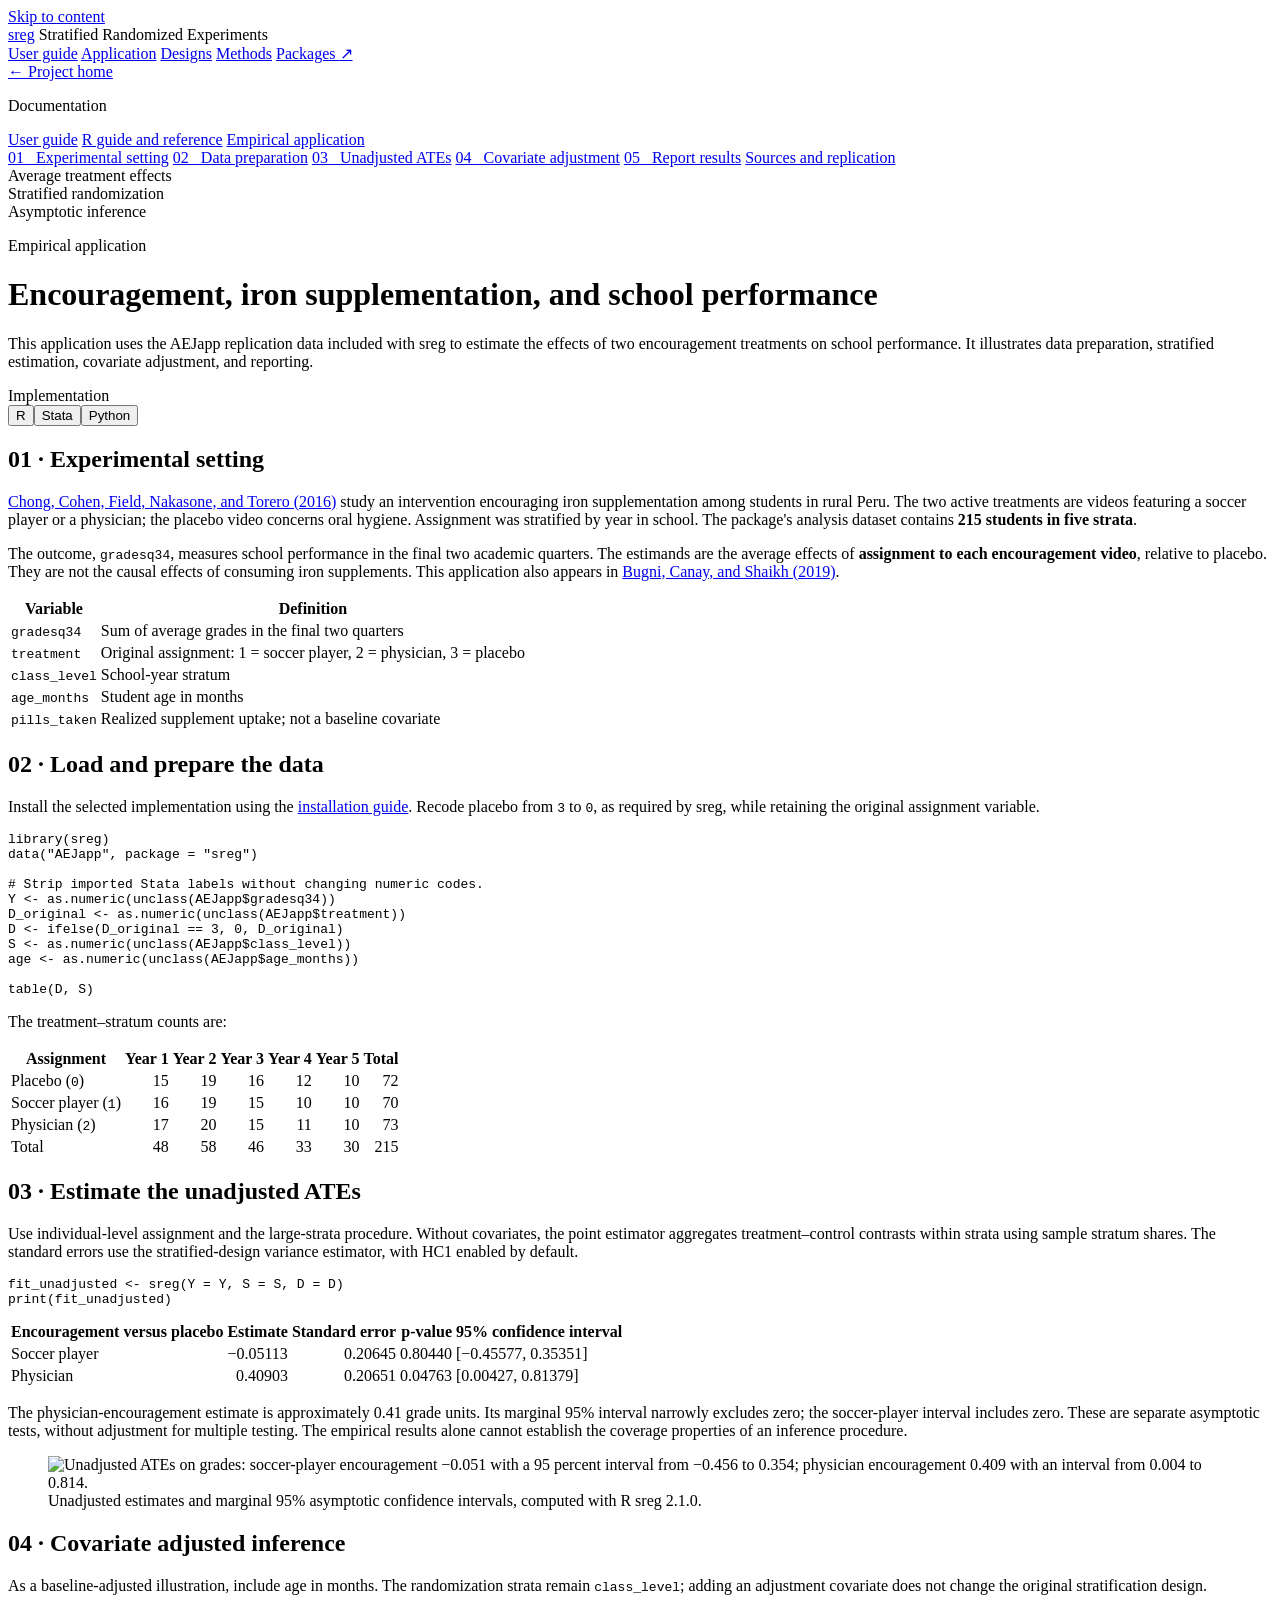
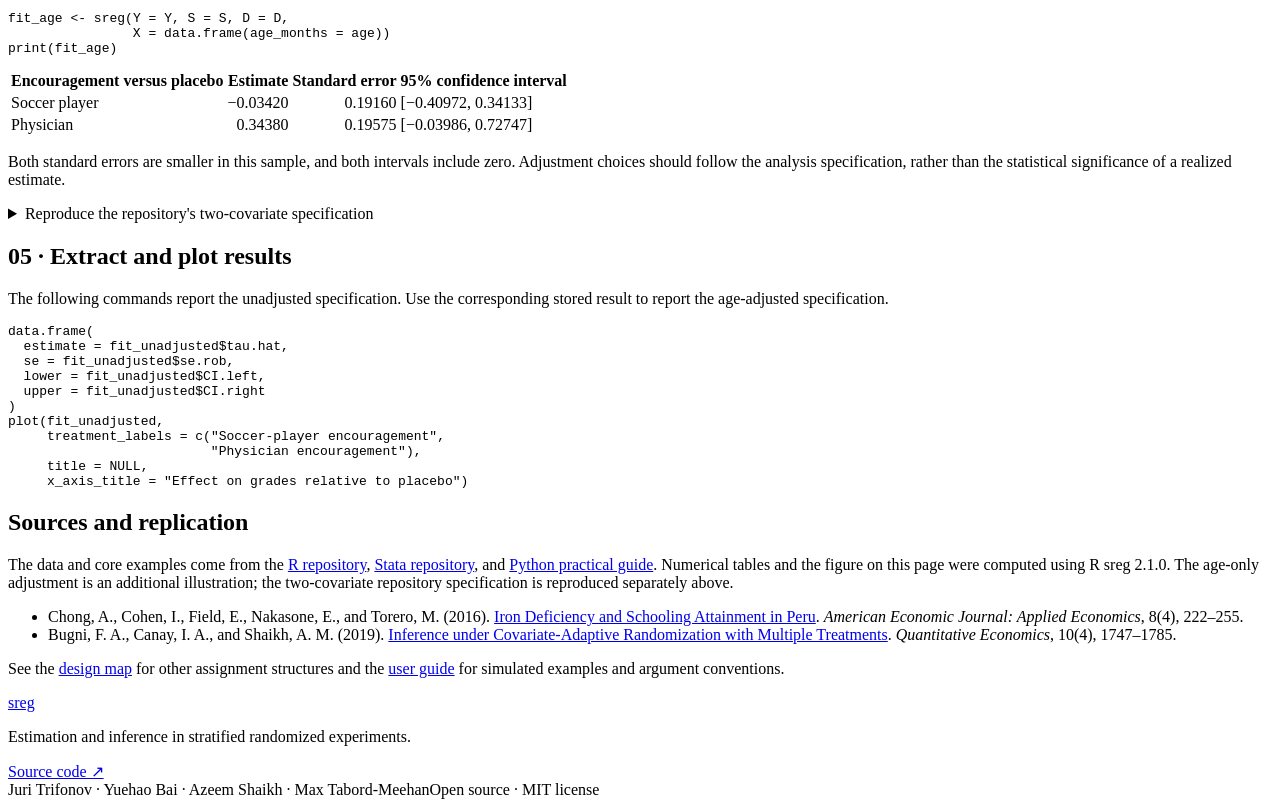
==== docs/empirical-example/index.html @ b7f9e0c8 "Publish website at sreg-project.github.io" ====
<!doctype html>
<html lang="en">
<head>
  <meta charset="utf-8">
  <meta name="viewport" content="width=device-width,initial-scale=1">
  <title>Empirical application · sreg</title>
  <meta name="description" content="A reproducible sreg application to the Peru iron-supplementation encouragement experiment, with R, Stata, and Python code.">
  <link rel="canonical" href="https://sreg-project.github.io/empirical-example/">
  <link rel="icon" href="../assets/favicon.svg" type="image/svg+xml">
  <link rel="stylesheet" href="../assets/site.css">
  <script src="../assets/site.js" defer></script>
</head>
<body class="documentation">
  <a class="skip" href="#main">Skip to content</a>
  <header class="site-header">
    <div class="header-inner wrap">
      <a class="wordmark" href="./.." aria-label="sreg home">sreg</a>
      <span class="header-caption">Stratified Randomized Experiments</span>
      <nav class="top-nav" aria-label="Main navigation">
        <a href="../get-started/" >User guide</a>
        <a href="././" aria-current="page">Application</a>
        <a href="./..#designs">Designs</a>
        <a href="./..#methods">Methods</a>
        <a class="nav-repositories" href="./..#packages">Packages <span aria-hidden="true">↗</span></a>
      </nav>
    </div>
  </header>
  
    <div class="docs-shell wrap">
      <aside class="docs-sidebar" aria-label="Guide navigation">
        <a class="back-link" href="./..">← Project home</a>
        <p class="eyebrow">Documentation</p>
        <a class="page-link" href="../get-started/">User guide</a>
        <a class="page-link" href="../r-guide/">R guide and reference</a>
        <a class="sidebar-current" href="././">Empirical application</a>
        <nav aria-label="On this page">
        
          <a href="#setting">01 &nbsp; Experimental setting</a>
          <a href="#load">02 &nbsp; Data preparation</a>
          <a href="#unadjusted">03 &nbsp; Unadjusted ATEs</a>
          <a href="#adjusted">04 &nbsp; Covariate adjustment</a>
          <a href="#report">05 &nbsp; Report results</a>
          <a href="#sources">Sources and replication</a>
        
        </nav>
        <div class="sidebar-note">Average treatment effects<br><span>Stratified randomization<br>Asymptotic inference</span></div>
      </aside>
      <main id="main" class="guide-content prose"><p class="eyebrow">Empirical application</p>

<h1 id="encouragement-iron-supplementation-and-school-performance">Encouragement, iron supplementation, and school performance</h1>
<p class="lead">This application uses the AEJapp replication data included with sreg to estimate the effects of two encouragement treatments on school performance. It illustrates data preparation, stratified estimation, covariate adjustment, and reporting.</p>

<div class="guide-language"><span>Implementation</span><div class="language-tabs" role="group" aria-label="Empirical example language"><button type="button" data-select-lang="r" aria-pressed="true">R</button><button type="button" data-select-lang="stata" aria-pressed="false">Stata</button><button type="button" data-select-lang="python" aria-pressed="false">Python</button></div></div>

<h2 id="setting">01 · Experimental setting</h2>
<p><a href="https://doi.org/10.1257/app.20140494">Chong, Cohen, Field, Nakasone, and Torero (2016)</a> study an intervention encouraging iron supplementation among students in rural Peru. The two active treatments are videos featuring a soccer player or a physician; the placebo video concerns oral hygiene. Assignment was stratified by year in school. The package's analysis dataset contains <strong>215 students in five strata</strong>.</p>
<p>The outcome, <code>gradesq34</code>, measures school performance in the final two academic quarters. The estimands are the average effects of <strong>assignment to each encouragement video</strong>, relative to placebo. They are not the causal effects of consuming iron supplements. This application also appears in <a href="https://doi.org/10.3982/QE1150">Bugni, Canay, and Shaikh (2019)</a>.</p>
<table>
<thead>
<tr>
<th>Variable</th>
<th>Definition</th>
</tr>
</thead>
<tbody>
<tr>
<td><code>gradesq34</code></td>
<td>Sum of average grades in the final two quarters</td>
</tr>
<tr>
<td><code>treatment</code></td>
<td>Original assignment: 1 = soccer player, 2 = physician, 3 = placebo</td>
</tr>
<tr>
<td><code>class_level</code></td>
<td>School-year stratum</td>
</tr>
<tr>
<td><code>age_months</code></td>
<td>Student age in months</td>
</tr>
<tr>
<td><code>pills_taken</code></td>
<td>Realized supplement uptake; not a baseline covariate</td>
</tr>
</tbody>
</table>
<h2 id="load">02 · Load and prepare the data</h2>
<p>Install the selected implementation using the <a href="../get-started/#install">installation guide</a>. Recode placebo from <code>3</code> to <code>0</code>, as required by sreg, while retaining the original assignment variable.</p>
<div data-lang="r">
<div class="highlight"><pre><span></span><code><span class="nf">library</span><span class="p">(</span><span class="n">sreg</span><span class="p">)</span>
<span class="nf">data</span><span class="p">(</span><span class="s">"AEJapp"</span><span class="p">,</span><span class="w"> </span><span class="n">package</span><span class="w"> </span><span class="o">=</span><span class="w"> </span><span class="s">"sreg"</span><span class="p">)</span>

<span class="c1"># Strip imported Stata labels without changing numeric codes.</span>
<span class="n">Y</span><span class="w"> </span><span class="o">&lt;-</span><span class="w"> </span><span class="nf">as.numeric</span><span class="p">(</span><span class="nf">unclass</span><span class="p">(</span><span class="n">AEJapp</span><span class="o">$</span><span class="n">gradesq34</span><span class="p">))</span>
<span class="n">D_original</span><span class="w"> </span><span class="o">&lt;-</span><span class="w"> </span><span class="nf">as.numeric</span><span class="p">(</span><span class="nf">unclass</span><span class="p">(</span><span class="n">AEJapp</span><span class="o">$</span><span class="n">treatment</span><span class="p">))</span>
<span class="n">D</span><span class="w"> </span><span class="o">&lt;-</span><span class="w"> </span><span class="nf">ifelse</span><span class="p">(</span><span class="n">D_original</span><span class="w"> </span><span class="o">==</span><span class="w"> </span><span class="m">3</span><span class="p">,</span><span class="w"> </span><span class="m">0</span><span class="p">,</span><span class="w"> </span><span class="n">D_original</span><span class="p">)</span>
<span class="n">S</span><span class="w"> </span><span class="o">&lt;-</span><span class="w"> </span><span class="nf">as.numeric</span><span class="p">(</span><span class="nf">unclass</span><span class="p">(</span><span class="n">AEJapp</span><span class="o">$</span><span class="n">class_level</span><span class="p">))</span>
<span class="n">age</span><span class="w"> </span><span class="o">&lt;-</span><span class="w"> </span><span class="nf">as.numeric</span><span class="p">(</span><span class="nf">unclass</span><span class="p">(</span><span class="n">AEJapp</span><span class="o">$</span><span class="n">age_months</span><span class="p">))</span>

<span class="nf">table</span><span class="p">(</span><span class="n">D</span><span class="p">,</span><span class="w"> </span><span class="n">S</span><span class="p">)</span>
</code></pre></div>
</div>
<div data-lang="stata" hidden="hidden">
<p>Replace the path with the extracted repository location. Save any current dataset before using <code>clear</code>.</p>
<div class="highlight"><pre><span></span><code><span class="k">use</span> <span class="s">"/path/to/sreg-stata/data/sreg_aejapp.dta"</span>,<span class="k"> clear</span>
<span class="k">generate</span> byte D = <span class="nf">cond</span>(treatment <span class="o">==</span> <span class="m">3</span>, <span class="m">0</span>, treatment)
<span class="k">tabulate</span> D class_level
</code></pre></div>
</div>
<div data-lang="python" hidden="hidden">
<div class="highlight"><pre><span></span><code><span class="kn">from</span><span class="w"> </span><span class="nn">sreg</span><span class="w"> </span><span class="kn">import</span> <span class="n">AEJapp</span><span class="p">,</span> <span class="n">sreg</span>

<span class="n">aej</span> <span class="o">=</span> <span class="n">AEJapp</span><span class="p">()</span>
<span class="n">Y</span> <span class="o">=</span> <span class="n">aej</span><span class="p">[</span><span class="s2">"gradesq34"</span><span class="p">]</span>
<span class="n">D</span> <span class="o">=</span> <span class="n">aej</span><span class="p">[</span><span class="s2">"treatment"</span><span class="p">]</span><span class="o">.</span><span class="n">replace</span><span class="p">(</span><span class="mi">3</span><span class="p">,</span> <span class="mi">0</span><span class="p">)</span>
<span class="n">S</span> <span class="o">=</span> <span class="n">aej</span><span class="p">[</span><span class="s2">"class_level"</span><span class="p">]</span>
<span class="n">X_age</span> <span class="o">=</span> <span class="n">aej</span><span class="p">[[</span><span class="s2">"age_months"</span><span class="p">]]</span>

<span class="nb">print</span><span class="p">(</span><span class="n">aej</span><span class="o">.</span><span class="n">assign</span><span class="p">(</span><span class="n">D</span><span class="o">=</span><span class="n">D</span><span class="p">)</span><span class="o">.</span><span class="n">groupby</span><span class="p">([</span><span class="s2">"D"</span><span class="p">,</span> <span class="s2">"class_level"</span><span class="p">])</span><span class="o">.</span><span class="n">size</span><span class="p">())</span>
</code></pre></div>
</div>
<p>The treatment–stratum counts are:</p>
<table>
<thead>
<tr>
<th>Assignment</th>
<th style="text-align: right;">Year 1</th>
<th style="text-align: right;">Year 2</th>
<th style="text-align: right;">Year 3</th>
<th style="text-align: right;">Year 4</th>
<th style="text-align: right;">Year 5</th>
<th style="text-align: right;">Total</th>
</tr>
</thead>
<tbody>
<tr>
<td>Placebo (<code>0</code>)</td>
<td style="text-align: right;">15</td>
<td style="text-align: right;">19</td>
<td style="text-align: right;">16</td>
<td style="text-align: right;">12</td>
<td style="text-align: right;">10</td>
<td style="text-align: right;">72</td>
</tr>
<tr>
<td>Soccer player (<code>1</code>)</td>
<td style="text-align: right;">16</td>
<td style="text-align: right;">19</td>
<td style="text-align: right;">15</td>
<td style="text-align: right;">10</td>
<td style="text-align: right;">10</td>
<td style="text-align: right;">70</td>
</tr>
<tr>
<td>Physician (<code>2</code>)</td>
<td style="text-align: right;">17</td>
<td style="text-align: right;">20</td>
<td style="text-align: right;">15</td>
<td style="text-align: right;">11</td>
<td style="text-align: right;">10</td>
<td style="text-align: right;">73</td>
</tr>
<tr>
<td>Total</td>
<td style="text-align: right;">48</td>
<td style="text-align: right;">58</td>
<td style="text-align: right;">46</td>
<td style="text-align: right;">33</td>
<td style="text-align: right;">30</td>
<td style="text-align: right;">215</td>
</tr>
</tbody>
</table>
<h2 id="unadjusted">03 · Estimate the unadjusted ATEs</h2>
<p>Use individual-level assignment and the large-strata procedure. Without covariates, the point estimator aggregates treatment–control contrasts within strata using sample stratum shares. The standard errors use the stratified-design variance estimator, with HC1 enabled by default.</p>
<div data-lang="r">
<div class="highlight"><pre><span></span><code><span class="n">fit_unadjusted</span><span class="w"> </span><span class="o">&lt;-</span><span class="w"> </span><span class="nf">sreg</span><span class="p">(</span><span class="n">Y</span><span class="w"> </span><span class="o">=</span><span class="w"> </span><span class="n">Y</span><span class="p">,</span><span class="w"> </span><span class="n">S</span><span class="w"> </span><span class="o">=</span><span class="w"> </span><span class="n">S</span><span class="p">,</span><span class="w"> </span><span class="n">D</span><span class="w"> </span><span class="o">=</span><span class="w"> </span><span class="n">D</span><span class="p">)</span>
<span class="nf">print</span><span class="p">(</span><span class="n">fit_unadjusted</span><span class="p">)</span>
</code></pre></div>
</div>
<div data-lang="stata" hidden="hidden">
<div class="highlight"><pre><span></span><code>sreg gradesq34, treatment(D) strata(class_level)
<span class="k">estimates</span> store unadjusted
</code></pre></div>
</div>
<div data-lang="python" hidden="hidden">
<div class="highlight"><pre><span></span><code><span class="n">fit_unadjusted</span> <span class="o">=</span> <span class="n">sreg</span><span class="p">(</span><span class="n">Y</span><span class="o">=</span><span class="n">Y</span><span class="p">,</span> <span class="n">S</span><span class="o">=</span><span class="n">S</span><span class="p">,</span> <span class="n">D</span><span class="o">=</span><span class="n">D</span><span class="p">)</span>
<span class="nb">print</span><span class="p">(</span><span class="n">fit_unadjusted</span><span class="p">)</span>
</code></pre></div>
</div>
<table>
<thead>
<tr>
<th>Encouragement versus placebo</th>
<th style="text-align: right;">Estimate</th>
<th style="text-align: right;">Standard error</th>
<th style="text-align: right;">p-value</th>
<th>95% confidence interval</th>
</tr>
</thead>
<tbody>
<tr>
<td>Soccer player</td>
<td style="text-align: right;">−0.05113</td>
<td style="text-align: right;">0.20645</td>
<td style="text-align: right;">0.80440</td>
<td>[−0.45577, 0.35351]</td>
</tr>
<tr>
<td>Physician</td>
<td style="text-align: right;">0.40903</td>
<td style="text-align: right;">0.20651</td>
<td style="text-align: right;">0.04763</td>
<td>[0.00427, 0.81379]</td>
</tr>
</tbody>
</table>
<p>The physician-encouragement estimate is approximately 0.41 grade units. Its marginal 95% interval narrowly excludes zero; the soccer-player interval includes zero. These are separate asymptotic tests, without adjustment for multiple testing. The empirical results alone cannot establish the coverage properties of an inference procedure.</p>
<figure class="empirical-figure"><img src="../assets/peru-effects.svg" alt="Unadjusted ATEs on grades: soccer-player encouragement −0.051 with a 95 percent interval from −0.456 to 0.354; physician encouragement 0.409 with an interval from 0.004 to 0.814."><figcaption>Unadjusted estimates and marginal 95% asymptotic confidence intervals, computed with R sreg 2.1.0.</figcaption></figure>

<h2 id="adjusted">04 · Covariate adjusted inference</h2>
<p>As a baseline-adjusted illustration, include age in months. The randomization strata remain <code>class_level</code>; adding an adjustment covariate does not change the original stratification design.</p>
<div data-lang="r">
<div class="highlight"><pre><span></span><code><span class="n">fit_age</span><span class="w"> </span><span class="o">&lt;-</span><span class="w"> </span><span class="nf">sreg</span><span class="p">(</span><span class="n">Y</span><span class="w"> </span><span class="o">=</span><span class="w"> </span><span class="n">Y</span><span class="p">,</span><span class="w"> </span><span class="n">S</span><span class="w"> </span><span class="o">=</span><span class="w"> </span><span class="n">S</span><span class="p">,</span><span class="w"> </span><span class="n">D</span><span class="w"> </span><span class="o">=</span><span class="w"> </span><span class="n">D</span><span class="p">,</span>
<span class="w">                </span><span class="n">X</span><span class="w"> </span><span class="o">=</span><span class="w"> </span><span class="nf">data.frame</span><span class="p">(</span><span class="n">age_months</span><span class="w"> </span><span class="o">=</span><span class="w"> </span><span class="n">age</span><span class="p">))</span>
<span class="nf">print</span><span class="p">(</span><span class="n">fit_age</span><span class="p">)</span>
</code></pre></div>
</div>
<div data-lang="stata" hidden="hidden">
<div class="highlight"><pre><span></span><code>sreg gradesq34 age_months, treatment(D) strata(class_level)
<span class="k">estimates</span> store age_adjusted
</code></pre></div>
</div>
<div data-lang="python" hidden="hidden">
<div class="highlight"><pre><span></span><code><span class="n">fit_age</span> <span class="o">=</span> <span class="n">sreg</span><span class="p">(</span><span class="n">Y</span><span class="o">=</span><span class="n">Y</span><span class="p">,</span> <span class="n">S</span><span class="o">=</span><span class="n">S</span><span class="p">,</span> <span class="n">D</span><span class="o">=</span><span class="n">D</span><span class="p">,</span> <span class="n">X</span><span class="o">=</span><span class="n">X_age</span><span class="p">)</span>
<span class="nb">print</span><span class="p">(</span><span class="n">fit_age</span><span class="p">)</span>
</code></pre></div>
</div>
<table>
<thead>
<tr>
<th>Encouragement versus placebo</th>
<th style="text-align: right;">Estimate</th>
<th style="text-align: right;">Standard error</th>
<th>95% confidence interval</th>
</tr>
</thead>
<tbody>
<tr>
<td>Soccer player</td>
<td style="text-align: right;">−0.03420</td>
<td style="text-align: right;">0.19160</td>
<td>[−0.40972, 0.34133]</td>
</tr>
<tr>
<td>Physician</td>
<td style="text-align: right;">0.34380</td>
<td style="text-align: right;">0.19575</td>
<td>[−0.03986, 0.72747]</td>
</tr>
</tbody>
</table>
<p>Both standard errors are smaller in this sample, and both intervals include zero. Adjustment choices should follow the analysis specification, rather than the statistical significance of a realized estimate.</p>
<details>
<summary>Reproduce the repository's two-covariate specification</summary>
<p>The repository examples include both <code>pills_taken</code> and <code>age_months</code>. The following code reproduces that specification. Because pills taken measures uptake after treatment assignment, this is a software-replication exercise; it should not be interpreted as baseline adjustment identifying the total effect of encouragement.</p>
<div data-lang="r">
<div class="highlight"><pre><span></span><code><span class="n">X_repository</span><span class="w"> </span><span class="o">&lt;-</span><span class="w"> </span><span class="nf">data.frame</span><span class="p">(</span>
<span class="w">  </span><span class="n">pills_taken</span><span class="w"> </span><span class="o">=</span><span class="w"> </span><span class="nf">as.numeric</span><span class="p">(</span><span class="nf">unclass</span><span class="p">(</span><span class="n">AEJapp</span><span class="o">$</span><span class="n">pills_taken</span><span class="p">)),</span>
<span class="w">  </span><span class="n">age_months</span><span class="w"> </span><span class="o">=</span><span class="w"> </span><span class="n">age</span>
<span class="p">)</span>
<span class="n">fit_repository</span><span class="w"> </span><span class="o">&lt;-</span><span class="w"> </span><span class="nf">sreg</span><span class="p">(</span><span class="n">Y</span><span class="w"> </span><span class="o">=</span><span class="w"> </span><span class="n">Y</span><span class="p">,</span><span class="w"> </span><span class="n">S</span><span class="w"> </span><span class="o">=</span><span class="w"> </span><span class="n">S</span><span class="p">,</span><span class="w"> </span><span class="n">D</span><span class="w"> </span><span class="o">=</span><span class="w"> </span><span class="n">D</span><span class="p">,</span><span class="w"> </span><span class="n">X</span><span class="w"> </span><span class="o">=</span><span class="w"> </span><span class="n">X_repository</span><span class="p">)</span>
<span class="nf">print</span><span class="p">(</span><span class="n">fit_repository</span><span class="p">)</span>
</code></pre></div>
</div>
<div data-lang="stata" hidden="hidden">
<div class="highlight"><pre><span></span><code>sreg gradesq34 pills_taken age_months, treatment(D) strata(class_level)
<span class="k">estimates</span> store repository_specification
</code></pre></div>
</div>
<div data-lang="python" hidden="hidden">
<div class="highlight"><pre><span></span><code><span class="n">fit_repository</span> <span class="o">=</span> <span class="n">sreg</span><span class="p">(</span>
    <span class="n">Y</span><span class="o">=</span><span class="n">Y</span><span class="p">,</span> <span class="n">S</span><span class="o">=</span><span class="n">S</span><span class="p">,</span> <span class="n">D</span><span class="o">=</span><span class="n">D</span><span class="p">,</span>
    <span class="n">X</span><span class="o">=</span><span class="n">aej</span><span class="p">[[</span><span class="s2">"pills_taken"</span><span class="p">,</span> <span class="s2">"age_months"</span><span class="p">]],</span>
<span class="p">)</span>
<span class="nb">print</span><span class="p">(</span><span class="n">fit_repository</span><span class="p">)</span>
</code></pre></div>
</div>
<p>The repository specification gives estimates −0.02862 and 0.34609, with standard errors 0.18162 and 0.18572, respectively.</p>
</details>
<h2 id="report">05 · Extract and plot results</h2>
<p>The following commands report the unadjusted specification. Use the corresponding stored result to report the age-adjusted specification.</p>
<div data-lang="r">
<div class="highlight"><pre><span></span><code><span class="nf">data.frame</span><span class="p">(</span>
<span class="w">  </span><span class="n">estimate</span><span class="w"> </span><span class="o">=</span><span class="w"> </span><span class="n">fit_unadjusted</span><span class="o">$</span><span class="n">tau.hat</span><span class="p">,</span>
<span class="w">  </span><span class="n">se</span><span class="w"> </span><span class="o">=</span><span class="w"> </span><span class="n">fit_unadjusted</span><span class="o">$</span><span class="n">se.rob</span><span class="p">,</span>
<span class="w">  </span><span class="n">lower</span><span class="w"> </span><span class="o">=</span><span class="w"> </span><span class="n">fit_unadjusted</span><span class="o">$</span><span class="n">CI.left</span><span class="p">,</span>
<span class="w">  </span><span class="n">upper</span><span class="w"> </span><span class="o">=</span><span class="w"> </span><span class="n">fit_unadjusted</span><span class="o">$</span><span class="n">CI.right</span>
<span class="p">)</span>
<span class="nf">plot</span><span class="p">(</span><span class="n">fit_unadjusted</span><span class="p">,</span>
<span class="w">     </span><span class="n">treatment_labels</span><span class="w"> </span><span class="o">=</span><span class="w"> </span><span class="nf">c</span><span class="p">(</span><span class="s">"Soccer-player encouragement"</span><span class="p">,</span>
<span class="w">                          </span><span class="s">"Physician encouragement"</span><span class="p">),</span>
<span class="w">     </span><span class="n">title</span><span class="w"> </span><span class="o">=</span><span class="w"> </span><span class="kc">NULL</span><span class="p">,</span>
<span class="w">     </span><span class="n">x_axis_title</span><span class="w"> </span><span class="o">=</span><span class="w"> </span><span class="s">"Effect on grades relative to placebo"</span><span class="p">)</span>
</code></pre></div>
</div>
<div data-lang="stata" hidden="hidden">
<div class="highlight"><pre><span></span><code><span class="k">estimates table</span> unadjusted age_adjusted, b(<span class="nx">%9.5f</span>)<span class="k"> se</span>(<span class="nx">%9.5f</span>) stats(N)
<span class="k">estimates restore</span> unadjusted
<span class="k">matrix list e</span>(b)
<span class="k">matrix list e</span>(V)
sregplot, treatmentlabels(<span class="s">"Soccer player"</span> <span class="s">"Physician"</span>)
</code></pre></div>
</div>
<div data-lang="python" hidden="hidden">
<div class="highlight"><pre><span></span><code><span class="nb">print</span><span class="p">(</span><span class="n">fit_unadjusted</span><span class="p">[</span><span class="s2">"tau_hat"</span><span class="p">])</span>
<span class="nb">print</span><span class="p">(</span><span class="n">fit_unadjusted</span><span class="p">[</span><span class="s2">"se_rob"</span><span class="p">])</span>
<span class="n">ax</span> <span class="o">=</span> <span class="n">fit_unadjusted</span><span class="o">.</span><span class="n">plot</span><span class="p">(</span>
    <span class="n">treatment_labels</span><span class="o">=</span><span class="p">[</span><span class="s2">"Soccer-player encouragement"</span><span class="p">,</span> <span class="s2">"Physician encouragement"</span><span class="p">],</span>
    <span class="n">title</span><span class="o">=</span><span class="s2">"Encouragement effects on school grades"</span><span class="p">,</span>
    <span class="n">x_axis_title</span><span class="o">=</span><span class="s2">"Effect on grades relative to placebo"</span><span class="p">,</span>
<span class="p">)</span>
<span class="n">ax</span><span class="o">.</span><span class="n">figure</span><span class="o">.</span><span class="n">savefig</span><span class="p">(</span><span class="s2">"peru-effects.png"</span><span class="p">,</span> <span class="n">dpi</span><span class="o">=</span><span class="mi">150</span><span class="p">,</span> <span class="n">bbox_inches</span><span class="o">=</span><span class="s2">"tight"</span><span class="p">)</span>
</code></pre></div>
</div>
<h2 id="sources">Sources and replication</h2>
<p>The data and core examples come from the <a href="https://github.com/jutrifonov/sreg">R repository</a>, <a href="https://github.com/jutrifonov/sreg-stata">Stata repository</a>, and <a href="https://github.com/jutrifonov/sreg-python/blob/main/docs/getting-started.md">Python practical guide</a>. Numerical tables and the figure on this page were computed using R sreg 2.1.0. The age-only adjustment is an additional illustration; the two-covariate repository specification is reproduced separately above.</p>
<ul>
<li>Chong, A., Cohen, I., Field, E., Nakasone, E., and Torero, M. (2016). <a href="https://doi.org/10.1257/app.20140494">Iron Deficiency and Schooling Attainment in Peru</a>. <em>American Economic Journal: Applied Economics</em>, 8(4), 222–255.</li>
<li>Bugni, F. A., Canay, I. A., and Shaikh, A. M. (2019). <a href="https://doi.org/10.3982/QE1150">Inference under Covariate-Adaptive Randomization with Multiple Treatments</a>. <em>Quantitative Economics</em>, 10(4), 1747–1785.</li>
</ul>
<p>See the <a href="../#designs">design map</a> for other assignment structures and the <a href="../get-started/">user guide</a> for simulated examples and argument conventions.</p></main>
    </div>
  
  <footer class="site-footer">
    <div class="wrap footer-main"><a class="wordmark" href="./..">sreg</a><p>Estimation and inference in stratified randomized experiments.</p><a href="./..#packages">Source code ↗</a></div>
    <div class="wrap footer-bottom"><span>Juri Trifonov · Yuehao Bai · Azeem Shaikh · Max Tabord-Meehan</span><span>Open source · MIT license</span></div>
  </footer>
</body>
</html>
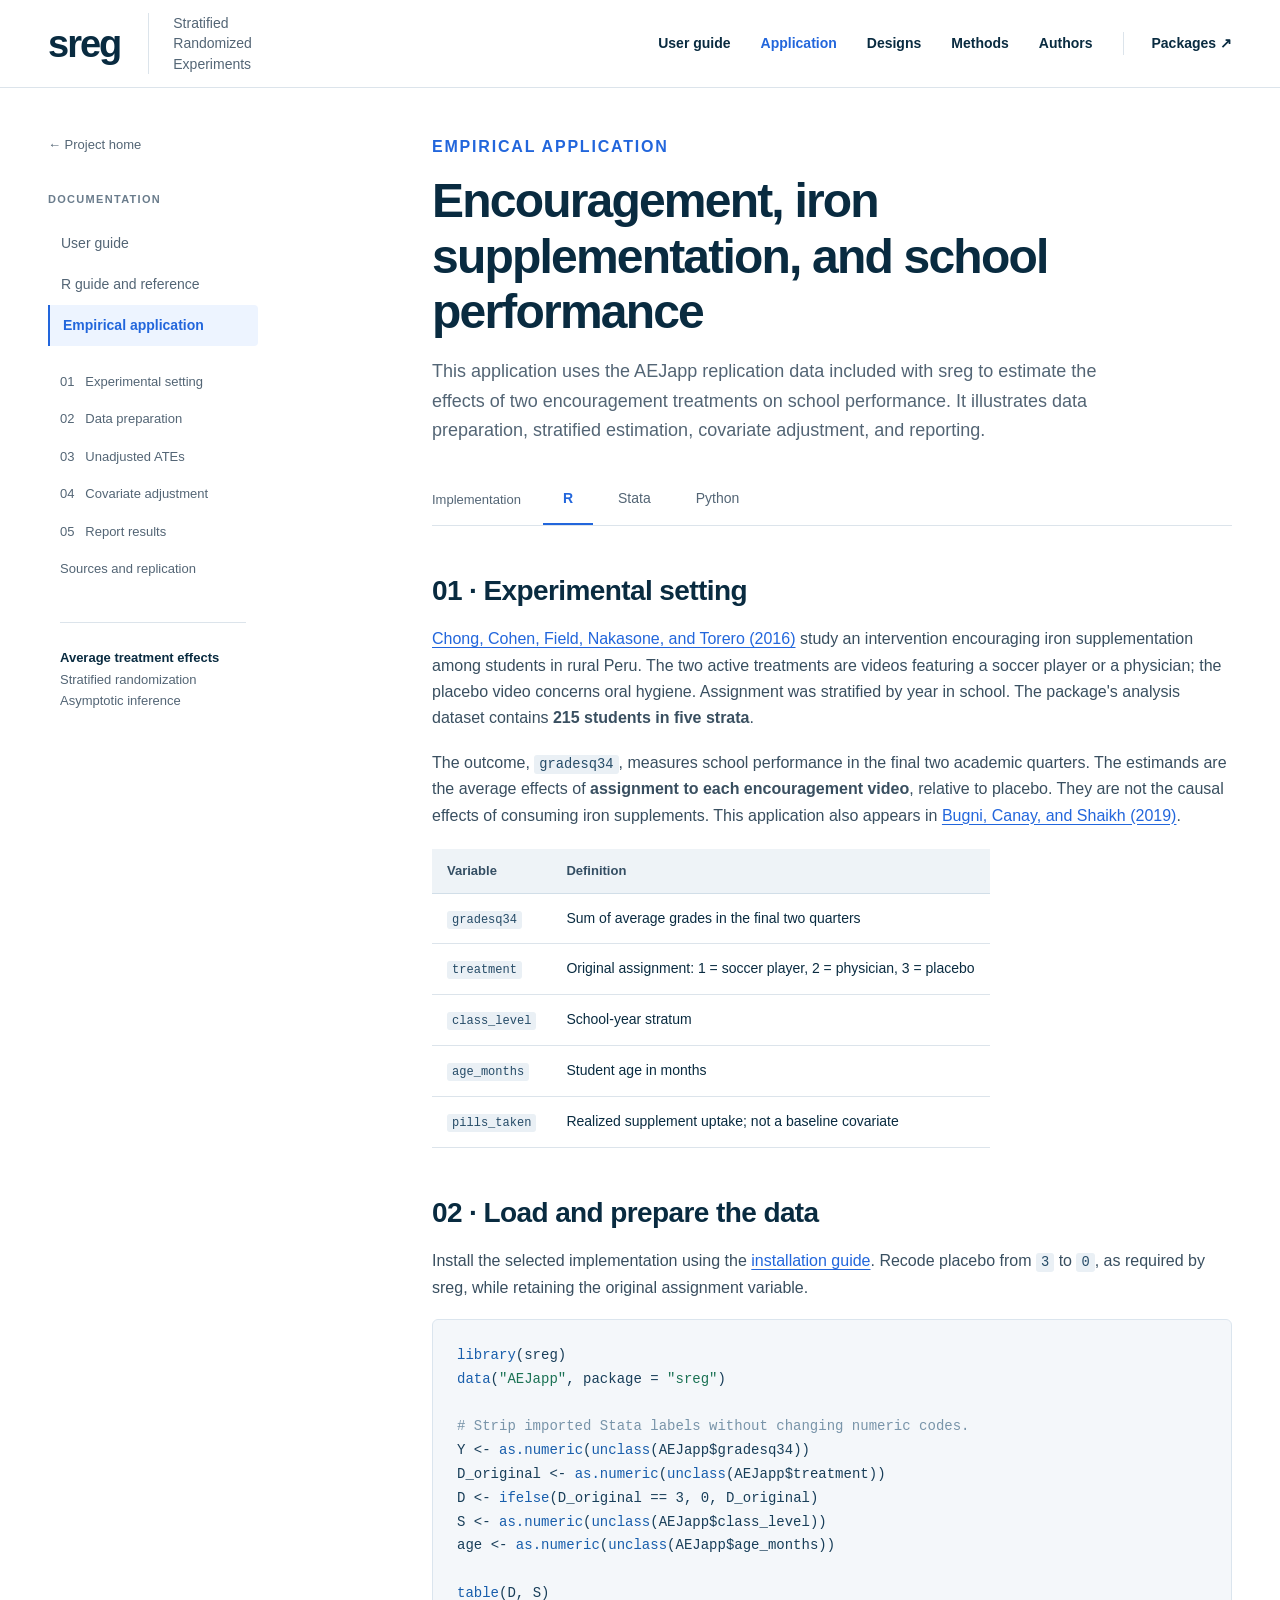
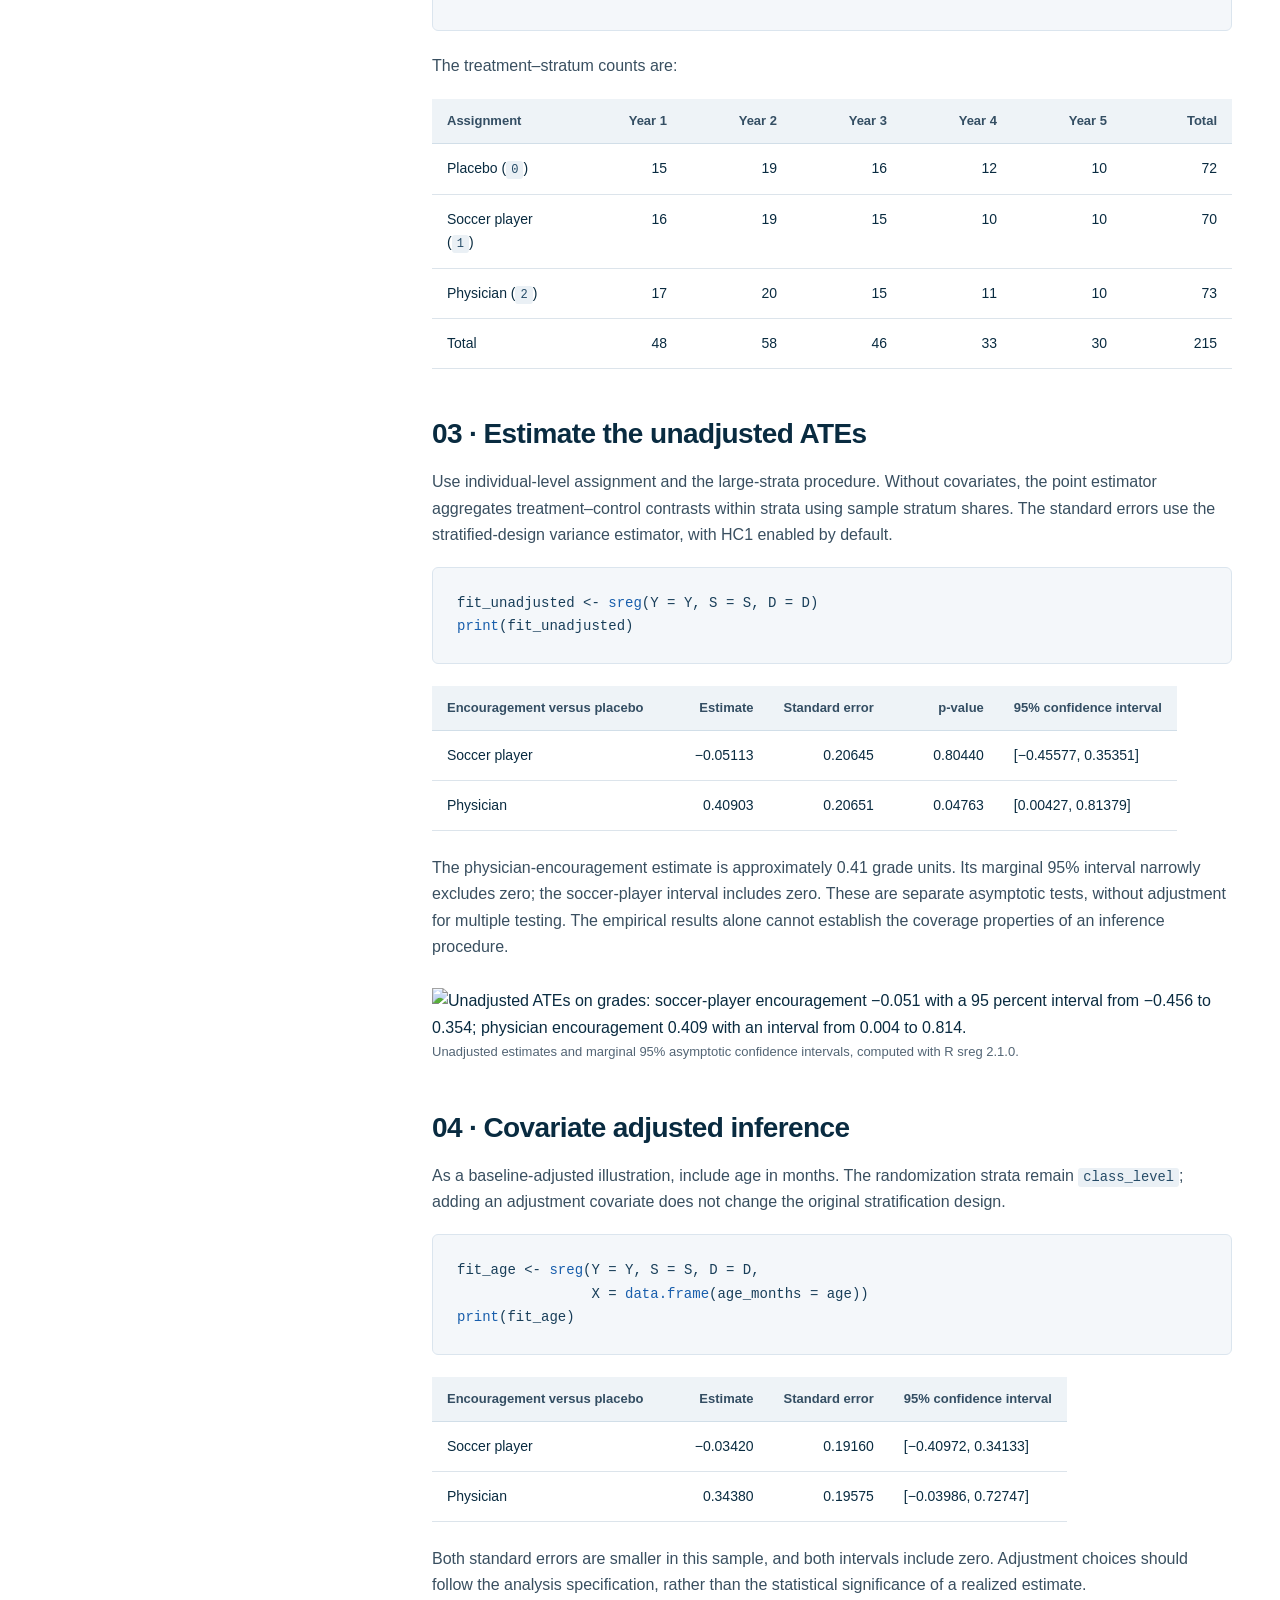
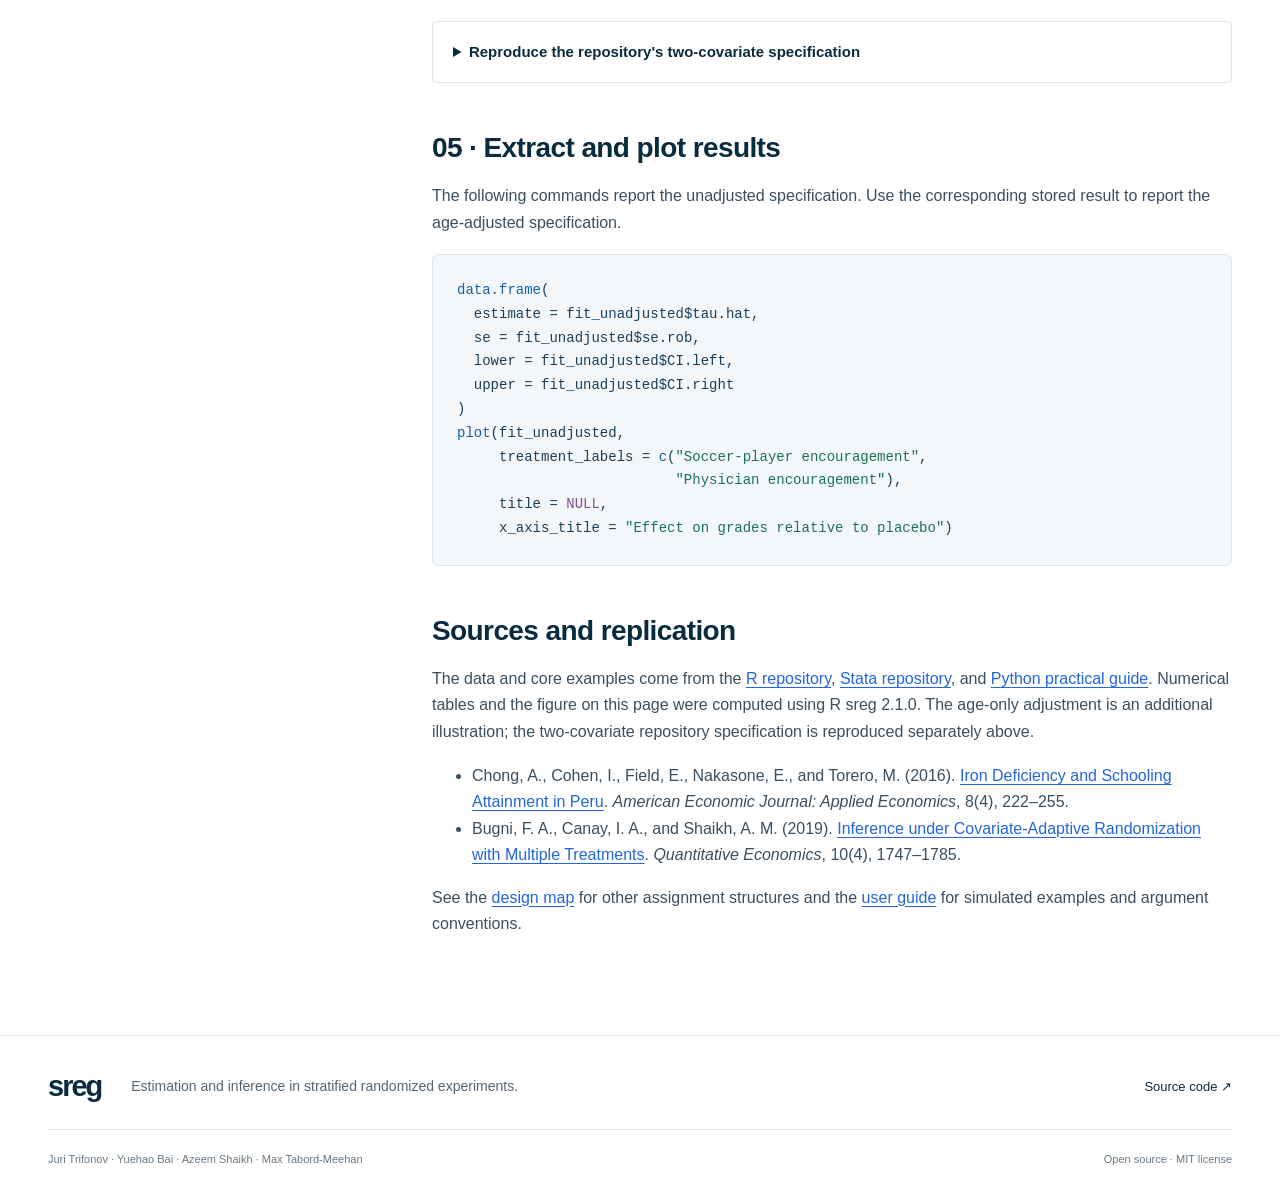
==== commit bdf53053: "Add authors, university affiliations, and email contacts" ====
--- a/docs/empirical-example/index.html
+++ b/docs/empirical-example/index.html
@@ -22,6 +22,7 @@
         <a href="././" aria-current="page">Application</a>
         <a href="./..#designs">Designs</a>
         <a href="./..#methods">Methods</a>
+        <a href="./..#authors">Authors</a>
         <a class="nav-repositories" href="./..#packages">Packages <span aria-hidden="true">↗</span></a>
       </nav>
     </div>
--- a/docs/assets/site.css
+++ b/docs/assets/site.css
@@ -0,0 +1,19 @@
+@font-face{font-family:Inter;src:local('Inter');font-display:swap}
+:root{--ink:#092b40;--muted:#536575;--blue:#2266dc;--line:#dce4eb;--pale:#f2f6fa;--navy:#06273b;--sky:#86d9ff;--font:Inter,-apple-system,BlinkMacSystemFont,'Segoe UI',sans-serif}
+*{box-sizing:border-box}html{font-size:16px;scroll-behavior:smooth;scroll-padding-top:110px}body{margin:0;background:white;color:var(--ink);font-family:var(--font);line-height:1.65;-webkit-font-smoothing:antialiased}a{color:inherit;text-decoration:none}button{font:inherit}button,a{-webkit-tap-highlight-color:transparent}a:focus-visible,button:focus-visible{outline:3px solid #32a8ff;outline-offset:5px}button{cursor:pointer}[hidden]{display:none!important}.wrap{width:min(1200px,calc(100% - 96px));margin:auto}.skip{position:fixed;z-index:100;top:-100px;left:20px;background:white;padding:12px 20px;color:var(--ink)}.skip:focus{top:8px}.site-header{height:88px;background:#fff;position:sticky;top:0;z-index:20;border-bottom:1px solid var(--line)}.header-inner{height:100%;display:flex;align-items:center;gap:28px}.wordmark{font-size:38px;font-weight:780;letter-spacing:-2px;display:flex;align-items:baseline;line-height:1}.brand-square{width:7px;height:7px;background:var(--blue);margin-left:5px}.header-caption{font-size:14px;color:var(--muted);max-width:150px;line-height:1.45;border-left:1px solid var(--line);padding-left:24px}.top-nav{display:flex;gap:30px;align-items:center;margin-left:auto;font-size:14px;font-weight:600}.top-nav a:hover,.top-nav a[aria-current]{color:var(--blue)}.nav-repositories{border-left:1px solid var(--line);padding-left:28px}.hero{background:var(--navy);color:white;overflow:hidden}.hero-grid{display:grid;grid-template-columns:1.13fr 1fr;gap:60px;align-items:center;padding-top:76px;padding-bottom:66px}.eyebrow{font-size:12px;font-weight:700;letter-spacing:1.8px;text-transform:uppercase;margin:0 0 19px}.hero .eyebrow{color:#a7d9f1}.hero h1{font-size:clamp(46px,4.6vw,66px);line-height:1.1;letter-spacing:-2.8px;font-weight:650;margin:0 0 26px}.hero h1 span{color:var(--sky)}.hero-description{font-size:18px;color:#c1d4df;max-width:430px;line-height:1.7;margin:0 0 30px}.hero-actions{display:flex;align-items:center;gap:25px;flex-wrap:wrap}.button{display:inline-flex;align-items:center;gap:25px;border-radius:5px;padding:13px 19px;font-weight:650;font-size:14px;line-height:1.6}.primary{background:#fff;color:var(--navy);border:1px solid white}.primary:hover{background:#c7ebff}.text-link{font-size:14px;font-weight:650;border-bottom:1px solid currentColor;padding-bottom:3px}.hero .text-link{color:#e6f2f7}.hero-languages{display:flex;align-items:center;gap:17px;margin-top:32px;font-size:14px}.hero-languages>span:first-child{color:#9bb5c5;margin-right:5px}.hero-languages a{font-weight:650}.hero-languages a:hover{color:var(--sky)}.separator{color:#536f83}.design-figure{margin:4px 0 0;padding:26px 28px 20px;border:1px solid #436073;border-radius:8px;background:#0d3045}.figure-heading{display:flex;justify-content:space-between;align-items:center;gap:14px;color:#c0d2df;font-size:11px;letter-spacing:1.5px;font-weight:650}.figure-index{font-family:monospace;border:1px solid #486577;padding:2px 7px}.strata-diagram{padding:27px 0 21px}.stratum{border:1px solid #3e5c70;border-radius:4px;display:flex;justify-content:space-between;gap:20px;align-items:center;padding:17px 18px;margin:0 0 12px;background:#15394f}.stratum:last-child{margin:0}.stratum>span{font-size:12px;white-space:nowrap;color:#b5ccdb;font-family:ui-monospace,monospace}.units{display:flex;gap:12px}.units i{display:block;height:17px;width:17px;border-radius:50%}.control{background:transparent;border:1.5px solid #a8bfd0}.treated{background:var(--sky);border:1.5px solid var(--sky)}.diagram-legend{display:flex;justify-content:flex-end;gap:20px;font-size:12px;color:#c1d5e1}.diagram-legend>span{display:flex;align-items:center;gap:8px}.diagram-legend i{height:10px;width:10px;border-radius:50%}.diagram-result{margin-top:26px;padding-top:22px;border-top:1px solid #3e5c70;display:flex;align-items:center;gap:18px}.tau-symbol{font-family:Georgia,serif;font-style:italic;color:var(--sky);font-size:46px;line-height:1}.diagram-result strong{display:block;font-size:16px;font-weight:550}.diagram-result div>span{display:block;font-size:13px;color:#aac3d2;margin-top:3px}.design-figure figcaption{font-size:13px;line-height:1.65;color:#aac3d2;margin-top:26px;padding-top:22px;border-top:1px solid #3e5c70}.section-intro h2,h2{font-size:34px;letter-spacing:-1.15px;line-height:1.25;font-weight:650;margin:0 0 17px}.section-intro p:not(.eyebrow){color:var(--muted);margin:0;font-size:16px}.section-intro .eyebrow{color:var(--blue);margin-bottom:13px}.packages{padding-top:64px;padding-bottom:68px}.package-grid{display:grid;grid-template-columns:repeat(3,1fr);gap:24px;margin-top:33px}.package-card{border:1px solid var(--line);border-radius:6px;padding:24px 25px 23px;display:flex;flex-direction:column;transition:border-color .15s,transform .15s}.package-card:hover{border-color:#8eb3e9;transform:translateY(-2px)}.package-heading{display:flex;justify-content:space-between;align-items:center;gap:10px;margin-bottom:22px}.language-mark{font-size:24px;font-weight:750;background:#eaf2ff;color:#1b56ac;border-radius:7px;display:grid;place-items:center;height:44px;width:44px;letter-spacing:-1px}.stata-mark{background:#e9f3f4;color:#1b6378;font-size:21px}.python-mark{background:#f1f3f8;color:#415178;font-size:20px}.package-label{font-size:11px;color:#607285}.package-card h3{font-size:20px;line-height:1.4;letter-spacing:-.4px;margin:0 0 9px;font-weight:650}.package-card p{font-size:15px;color:var(--muted);margin:0 0 23px;line-height:1.7}.package-links{border-top:1px solid var(--line);padding-top:17px;display:flex;justify-content:space-between;font-size:14px;margin-top:auto;gap:12px}.package-links a:first-child{font-weight:650;color:var(--blue)}.package-links a:last-child{font-size:12px;color:var(--muted)}.package-links a:hover{text-decoration:underline}.example-section{background:var(--pale);border-top:1px solid #e8edf2;border-bottom:1px solid #e8edf2;padding:67px 0}.example-grid{display:grid;grid-template-columns:1fr 1.1fr;gap:75px;align-items:center}.example-copy .eyebrow{color:var(--blue)}.example-copy>p:not(.eyebrow){color:var(--muted);font-size:16px;margin:0 0 21px}.example-copy .example-note{font-size:14px!important;max-width:405px}.example-copy .text-link{color:var(--blue);display:inline-block;margin-top:5px}.code-window{border:1px solid #27495e;background:#092638;border-radius:7px;color:#ecf4f9;overflow:hidden;box-shadow:0 14px 38px #092b4010}.code-toolbar{display:flex;align-items:center;justify-content:space-between;border-bottom:1px solid #2e4b5e;padding:0 16px;gap:12px}.language-tabs{display:flex;gap:5px}.language-tabs button{border:0;border-bottom:2px solid transparent;background:none;color:#97acbc;padding:15px 16px 13px;font-size:14px}.language-tabs button[aria-pressed=true]{border-color:var(--sky);color:white}.language-tabs button:hover{color:white}.code-filename{font-size:11px;color:#9bb2c3}.code-window .highlight{margin:0}.code-window pre{margin:0;padding:24px;font-size:14px;line-height:1.75;overflow:auto;min-height:280px}.code-footnote{padding:12px 24px;background:#103145;border-top:1px solid #28495d;font-size:11px;color:#b8d0df}.highlight .c,.highlight .c1,.highlight .cm{color:#7894a9}.highlight .s,.highlight .s1,.highlight .s2{color:#99dabc}.highlight .nf,.highlight .nb{color:#8cd8ff}.highlight .kc,.highlight .mi,.highlight .mf{color:#d7b5ed}.designs-section{padding-top:72px;padding-bottom:65px}.design-list{margin-top:33px;border-top:1px solid var(--line)}.design-row{display:grid;grid-template-columns:44px 1fr 180px 20px;gap:24px;align-items:center;border-bottom:1px solid var(--line);padding:25px 12px 25px 0;transition:background .15s}.design-row:hover{background:var(--pale)}.row-number{align-self:start;margin-top:3px;font-size:13px;color:#6c8190;font-family:monospace}.design-row h3{font-size:19px;margin:0 0 5px;line-height:1.4;font-weight:620;letter-spacing:-.3px}.design-row p{font-size:14px;margin:0;color:var(--muted)}.design-tag{font-size:12px;color:#617585}.design-row>span:last-child{font-size:21px;color:var(--blue)}.designs-note{color:var(--muted);font-size:13px;margin:22px 0 0;max-width:760px}.methods-section{background:#eef4f8;padding:58px 0}.methods-grid{display:grid;grid-template-columns:1fr 1fr;gap:90px}.methods-grid .eyebrow{color:var(--blue)}.methods-grid p:not(.eyebrow){color:var(--muted);font-size:16px;max-width:460px;margin:0}.method-links>a{display:flex;justify-content:space-between;align-items:center;gap:20px;border-bottom:1px solid #cddbe5;padding:16px 0}.method-links>a:first-child{padding-top:0}.method-links strong{display:block;font-size:16px;font-weight:600}.method-links small{display:block;font-size:13px;color:var(--muted);margin-top:3px}.method-links a:hover strong{color:var(--blue)}.site-footer{padding:36px 0 24px;background:white}.footer-main{display:flex;gap:30px;align-items:center;padding-bottom:28px}.footer-main .wordmark{font-size:29px}.footer-main p{font-size:14px;color:var(--muted);margin:0}.footer-main>a:last-child{margin-left:auto;font-size:13px}.footer-bottom{display:flex;justify-content:space-between;gap:20px;border-top:1px solid var(--line);padding-top:20px;font-size:11px;color:#677986}code,pre{font-family:'SFMono-Regular',Consolas,'Liberation Mono',monospace}p code,li code,td code{font-size:.86em;background:#eaf0f5;padding:2px 5px;border-radius:3px;color:#254b67}.docs-shell{display:grid;grid-template-columns:210px minmax(0,800px);gap:64px;justify-content:space-between;padding:46px 0 80px}.docs-sidebar{align-self:start;position:sticky;top:122px;font-size:14px}.back-link{color:var(--muted);display:block;margin:0 0 35px;font-size:13px}.docs-sidebar .eyebrow{color:#6a7c8c;font-size:11px;letter-spacing:1.3px;margin-bottom:14px}.sidebar-current{display:block;padding:9px 13px;background:#edf4ff;border-left:2px solid var(--blue);border-radius:0 4px 4px 0;color:var(--blue);font-weight:600;margin-bottom:12px}.docs-sidebar nav{display:flex;flex-direction:column;gap:0}.docs-sidebar nav a{font-size:13px;padding:8px 12px;color:var(--muted)}.docs-sidebar nav a:hover{color:var(--blue)}.sidebar-note{margin:35px 12px 0;border-top:1px solid var(--line);padding-top:24px;font-size:13px;font-weight:600}.sidebar-note span{color:var(--muted);font-weight:400}.guide-content{min-width:0}.guide-content>.eyebrow{color:var(--blue);margin-bottom:13px}.prose h1{font-size:48px;line-height:1.15;letter-spacing:-1.8px;margin:0 0 18px;font-weight:650}.prose .lead{font-size:18px;color:var(--muted);max-width:690px;margin-bottom:28px}.prose h2{font-size:28px;letter-spacing:-.6px;margin:47px 0 18px;scroll-margin-top:115px}.prose h3{font-size:19px;font-weight:650;margin:28px 0 10px;scroll-margin-top:110px}.prose p,.prose li{font-size:16px;color:#394f60}.prose p{margin:0 0 18px}.prose a:not(.button){color:var(--blue);text-decoration:underline;text-underline-offset:3px}.guide-language{display:flex;align-items:center;gap:22px;flex-wrap:wrap;border-bottom:1px solid var(--line);margin-bottom:25px}.guide-language>span{font-size:13px;color:var(--muted)}.guide-language .language-tabs button{color:var(--muted);padding:13px 20px}.guide-language .language-tabs button[aria-pressed=true]{color:var(--blue);border-color:var(--blue);font-weight:650}.guide-language .language-tabs button:hover{color:var(--blue)}.guide-content .highlight{position:relative;background:#f4f7fa;border:1px solid #dbe5ee;border-radius:6px;margin:17px 0 22px}.guide-content pre{padding:24px;margin:0;line-height:1.7;font-size:14px;overflow:auto;color:#183e59}.guide-content .highlight .nf,.guide-content .highlight .nb{color:#185eac}.guide-content .highlight .s,.guide-content .highlight .s1,.guide-content .highlight .s2{color:#1b7254}.guide-content .highlight .mi,.guide-content .highlight .mf,.guide-content .highlight .kc{color:#824d92}.copy-button{position:absolute;right:8px;top:8px;background:#f8fbfd;border:1px solid #cedae3;border-radius:4px;font-size:11px;color:#425d70;padding:4px 8px;opacity:0}.highlight:hover .copy-button,.copy-button:focus-visible{opacity:1}.code-window .highlight{position:relative}.code-window .copy-button{background:#163d55;border-color:#406075;color:#d8ebf6}.callout{border-left:3px solid var(--blue);background:#eff5fc;padding:18px 21px;border-radius:0 5px 5px 0;margin:23px 0;font-size:14px!important;color:#36516a!important}.callout strong{color:var(--ink)}.prose table{width:100%;border-collapse:collapse;margin:20px 0 24px;font-size:14px;display:block;overflow:auto}.prose th{text-align:left;color:#344e63;background:#eef3f7;padding:11px 15px;border-bottom:1px solid #d1dee8;white-space:nowrap;font-size:13px}.prose td{padding:13px 15px;border-bottom:1px solid var(--line);vertical-align:top;min-width:110px}.guide-content .page-source{font-size:12px;border-top:1px solid var(--line);padding-top:22px;color:var(--muted);margin-top:35px}.docs-design{border-bottom:1px solid var(--line);padding-bottom:13px}.guide-meta{font-size:12px!important;color:var(--muted)!important;margin-top:24px!important}.documentation .site-footer{border-top:1px solid var(--line)}
+@media(min-width:1500px){.hero-grid{padding-top:88px;padding-bottom:80px}}
+@media(max-width:1100px){.wrap{width:calc(100% - 64px)}.hero-grid{gap:35px}.hero h1{font-size:54px}.design-figure{padding:23px 20px}.stratum{gap:12px;padding:17px 12px}.units{gap:9px}.units i{height:14px;width:14px}.header-caption{display:none}.example-grid{gap:40px}.docs-shell{gap:38px;grid-template-columns:180px minmax(0,1fr)}.package-card{padding:21px}.package-label{font-size:10px}.hero-actions{gap:20px}}
+@media(max-width:800px){.wrap{width:calc(100% - 40px)}.site-header{height:74px}.header-inner{gap:20px}.top-nav{gap:20px;font-size:13px}.nav-repositories{padding-left:18px}.hero-grid{grid-template-columns:1fr;gap:42px;padding-top:49px;padding-bottom:44px}.hero h1{font-size:55px}.hero-description{max-width:520px}.design-figure{max-width:540px;width:100%;margin:0}.stratum{padding:16px 20px}.units{gap:22px}.units i{width:18px;height:18px}.package-grid{gap:14px}.package-card{padding:18px}.package-heading{align-items:start;flex-direction:column;gap:12px;margin-bottom:15px}.package-card h3{font-size:18px}.package-card p{font-size:14px}.package-links{flex-wrap:wrap;gap:12px}.example-grid,.methods-grid{grid-template-columns:1fr;gap:30px}.example-copy{max-width:600px}.example-copy .example-note{max-width:100%}.design-row{grid-template-columns:25px 1fr 20px;gap:16px}.design-tag{display:none}.docs-shell{display:block;padding-top:30px}.docs-sidebar{display:none}.guide-content{max-width:740px}.footer-bottom{flex-direction:column;gap:8px}.footer-main{flex-wrap:wrap;gap:17px}.footer-main p{font-size:13px}.section-intro h2,h2{font-size:30px}}
+@media(max-width:540px){.top-nav{gap:18px;font-size:12px}.top-nav>a:nth-child(2),.nav-repositories{display:none}.wordmark{font-size:34px}.hero h1{font-size:48px;letter-spacing:-2px}.hero-description{font-size:17px}.hero-actions{align-items:flex-start;flex-direction:column}.hero-languages{margin-top:27px}.design-figure{padding:20px 15px}.figure-heading{font-size:9px;letter-spacing:1px}.stratum{padding:15px 12px;gap:8px}.stratum>span{font-size:11px}.units{gap:12px}.units i{width:14px;height:14px}.diagram-result strong{font-size:15px}.diagram-result div>span{font-size:12px}.packages,.designs-section{padding-top:46px;padding-bottom:45px}.package-grid{grid-template-columns:1fr;gap:16px;margin-top:25px}.package-card{padding:22px}.package-heading{flex-direction:row;align-items:center}.package-label{font-size:12px}.package-card h3{font-size:21px}.package-card p{font-size:16px}.package-links a:last-child{font-size:13px}.example-section{padding:43px 0}.code-window pre{font-size:12px;padding:20px 16px;min-height:255px}.code-filename{display:none}.code-footnote{font-size:10px;padding:12px 16px}.design-row h3{font-size:18px}.design-row p{font-size:14px}.designs-note{font-size:13px}.methods-section{padding:42px 0}.footer-main p{width:calc(100% - 90px)}.footer-main>a:last-child{margin-left:0}.prose h1{font-size:39px}.prose .lead{font-size:17px}.prose h2{font-size:26px}.guide-language{gap:5px 13px}.guide-language .language-tabs button{padding:13px 18px}.guide-content pre{font-size:12px;padding:22px 15px}.copy-button{opacity:1}.guide-content .highlight{padding-top:14px}}
+@media(prefers-reduced-motion:reduce){html{scroll-behavior:auto}*{transition:none!important}}
+
+/* Project overview and estimator map */
+.overview-section{display:grid;grid-template-columns:minmax(0,1fr) 250px;gap:65px;align-items:center;padding-top:60px;padding-bottom:52px;border-bottom:1px solid var(--line)}.overview-copy .eyebrow{color:var(--blue)}.overview-copy p:not(.eyebrow){font-size:16px;line-height:1.8;color:var(--muted);margin:0 0 16px}.overview-copy a,.empirical-link a{color:var(--blue);text-decoration:underline;text-underline-offset:3px}.overview-logo{margin:0;text-align:center}.overview-logo img{display:block;width:100%;height:auto}.overview-logo figcaption{color:var(--muted);font-size:14px;margin-top:0}.empirical-link{margin-top:20px!important;font-size:14px!important}.design-map{margin-top:30px}.map-toolbar{display:flex;align-items:center;justify-content:space-between;border-bottom:1px solid var(--line);gap:20px;margin-bottom:25px}.map-toolbar>span{font-size:14px;color:var(--muted)}.map-toolbar .language-tabs button{color:var(--muted)}.map-toolbar .language-tabs button[aria-pressed=true]{color:var(--blue);border-color:var(--blue);font-weight:600}.map-root{background:var(--navy);color:white;display:flex;flex-direction:column;align-items:center;width:190px;margin:auto;position:relative;padding:12px 20px;border-radius:5px}.map-root code{font-size:19px;font-weight:650}.map-root>span{font-size:12px;color:#c5d8e4}.map-root:after{content:"";position:absolute;top:100%;height:23px;width:1px;background:#8fa8bb}.map-branches{display:grid;grid-template-columns:1fr 1fr;gap:44px;padding-top:44px;position:relative}.map-branches:before{content:"";position:absolute;top:22px;left:25%;right:25%;height:1px;background:#8fa8bb}.map-branch{position:relative;min-width:0}.map-branch:before{content:"";position:absolute;height:22px;width:1px;left:50%;bottom:100%;background:#8fa8bb}.map-branch h3{margin:0;background:#164d79;color:white;border-radius:5px 5px 0 0;text-align:center;padding:15px 12px 4px;font-size:17px}.map-branch.cluster h3,.cluster .assignment-option{background:#165f6b}.assignment-option{background:#164d79;color:#e4f3ff;text-align:center;padding:0 12px 16px;border-radius:0 0 5px 5px;font-size:13px}.map-regimes{border-left:1px solid #aac2d2;margin:0 0 0 12px;padding:20px 0 0 21px;display:grid;gap:15px}.map-node{display:block;position:relative;border:1px solid #c1d6e5;border-radius:5px;padding:17px 20px;background:#f3f7fc}.map-node:before{content:"";position:absolute;width:21px;left:-22px;top:50%;height:1px;background:#aac2d2}.map-node strong{display:block;font-size:17px;margin-bottom:5px}.map-node code{font-size:13px;color:#285576}.map-node small{display:block;font-size:13px;color:var(--muted);margin-top:5px}.map-node:hover{border-color:var(--blue)}.cluster .map-node{background:#f0f7f7;border-color:#b8d8d8}.map-inputs{margin-top:26px;border:1px solid var(--line);border-radius:5px;background:var(--pale);padding:19px 24px}.map-inputs strong{font-size:15px}.map-inputs p{font-size:14px;color:var(--muted);margin:6px 0 0}.map-caption{font-size:13px;line-height:1.7;color:var(--muted);margin:17px 0}.references-section{padding-top:55px;padding-bottom:55px}.reference-list{padding-left:22px;margin:28px 0 0;columns:2;column-gap:50px}.reference-list li{break-inside:avoid;font-size:14px;line-height:1.7;padding:0 0 18px 7px;scroll-margin-top:110px;color:var(--muted)}.reference-list a{color:var(--blue)}.reference-list a:hover{text-decoration:underline}.reference-list li>span{color:var(--ink)}.prose .empirical-figure{margin:28px 0}.empirical-figure img{width:100%;height:auto}.empirical-figure figcaption{font-size:13px;color:var(--muted)}.prose details{margin:22px 0;border:1px solid var(--line);border-radius:5px;padding:18px 20px}.prose summary{cursor:pointer;font-size:15px;font-weight:650}.prose details[open] summary{margin-bottom:18px}.docs-sidebar .page-link{display:block;padding:9px 13px;color:var(--muted);font-size:14px}.docs-sidebar nav{margin-top:17px}.walkthrough-links{display:flex;gap:22px;flex-wrap:wrap;margin-top:28px;font-size:14px}.walkthrough-links a{color:var(--blue);text-decoration:underline}.empirical-figure{background:white}
+@media(max-width:800px){.overview-section{grid-template-columns:minmax(0,1fr) 160px;gap:20px}.reference-list{columns:1}.map-branches{gap:24px}.map-node{padding:15px}.map-branch h3{font-size:15px}.map-node code{font-size:12px}}
+@media(max-width:540px){.overview-section{display:flex;flex-direction:column-reverse;align-items:start;padding-top:35px;padding-bottom:35px;gap:12px}.overview-logo{width:150px;align-self:center}.overview-logo figcaption{font-size:12px}.map-branches{grid-template-columns:1fr;gap:25px;padding-top:22px}.map-branches:before,.map-branch:before{display:none}.map-root:after{height:22px}.map-toolbar{align-items:start;flex-direction:column;gap:0}.map-node code{font-size:13px}.map-branch h3{font-size:17px}.references-section{padding-top:40px;padding-bottom:35px}}
+
+.paper-section{display:flex;align-items:flex-start;justify-content:space-between;gap:40px;padding-top:58px;padding-bottom:58px;border-bottom:1px solid var(--line)}.paper-section>div{max-width:780px}.paper-section h2{margin:0 0 20px;font-size:32px;letter-spacing:-1px}.paper-section p:not(.eyebrow){color:var(--muted);font-size:16px}.paper-status{white-space:nowrap;margin-top:42px;padding:7px 14px;background:var(--pale);border:1px solid var(--line);border-radius:4px;font-size:14px;color:var(--muted)}.docs-sidebar{max-height:calc(100vh - 120px);overflow-y:auto}@media(max-width:760px){.paper-section{display:block}.paper-status{display:inline-block;margin-top:12px}.docs-sidebar{max-height:none}}
+
+.hero-randomization-art{margin:0;width:100%;align-self:center}.hero-randomization-art img{display:block;width:115%;max-width:none;height:auto;margin-left:-7.5%;mask-image:radial-gradient(ellipse at center,#000 48%,transparent 72%);-webkit-mask-image:radial-gradient(ellipse at center,#000 48%,transparent 72%)}@media(max-width:760px){.hero-randomization-art{max-width:480px;margin:-20px auto 0}.hero-randomization-art img{width:100%;margin-left:0}}
+
+.authors-section{padding-top:60px;padding-bottom:60px;border-bottom:1px solid var(--line)}.authors-section h2{font-size:32px;letter-spacing:-1px;margin:0 0 30px}.authors-grid{display:grid;grid-template-columns:repeat(2,minmax(0,1fr));column-gap:60px;row-gap:30px}.author{border-top:1px solid var(--line);padding-top:20px}.author h3{font-size:20px;margin:0 0 6px;letter-spacing:-.3px}.author h3 a:hover{color:var(--blue)}.author p{font-size:16px;color:var(--muted);margin:0 0 8px}.author-email{font-size:15px;color:var(--blue);overflow-wrap:anywhere}.author-email:hover{text-decoration:underline}@media(max-width:760px){.authors-grid{grid-template-columns:1fr;gap:24px}}
